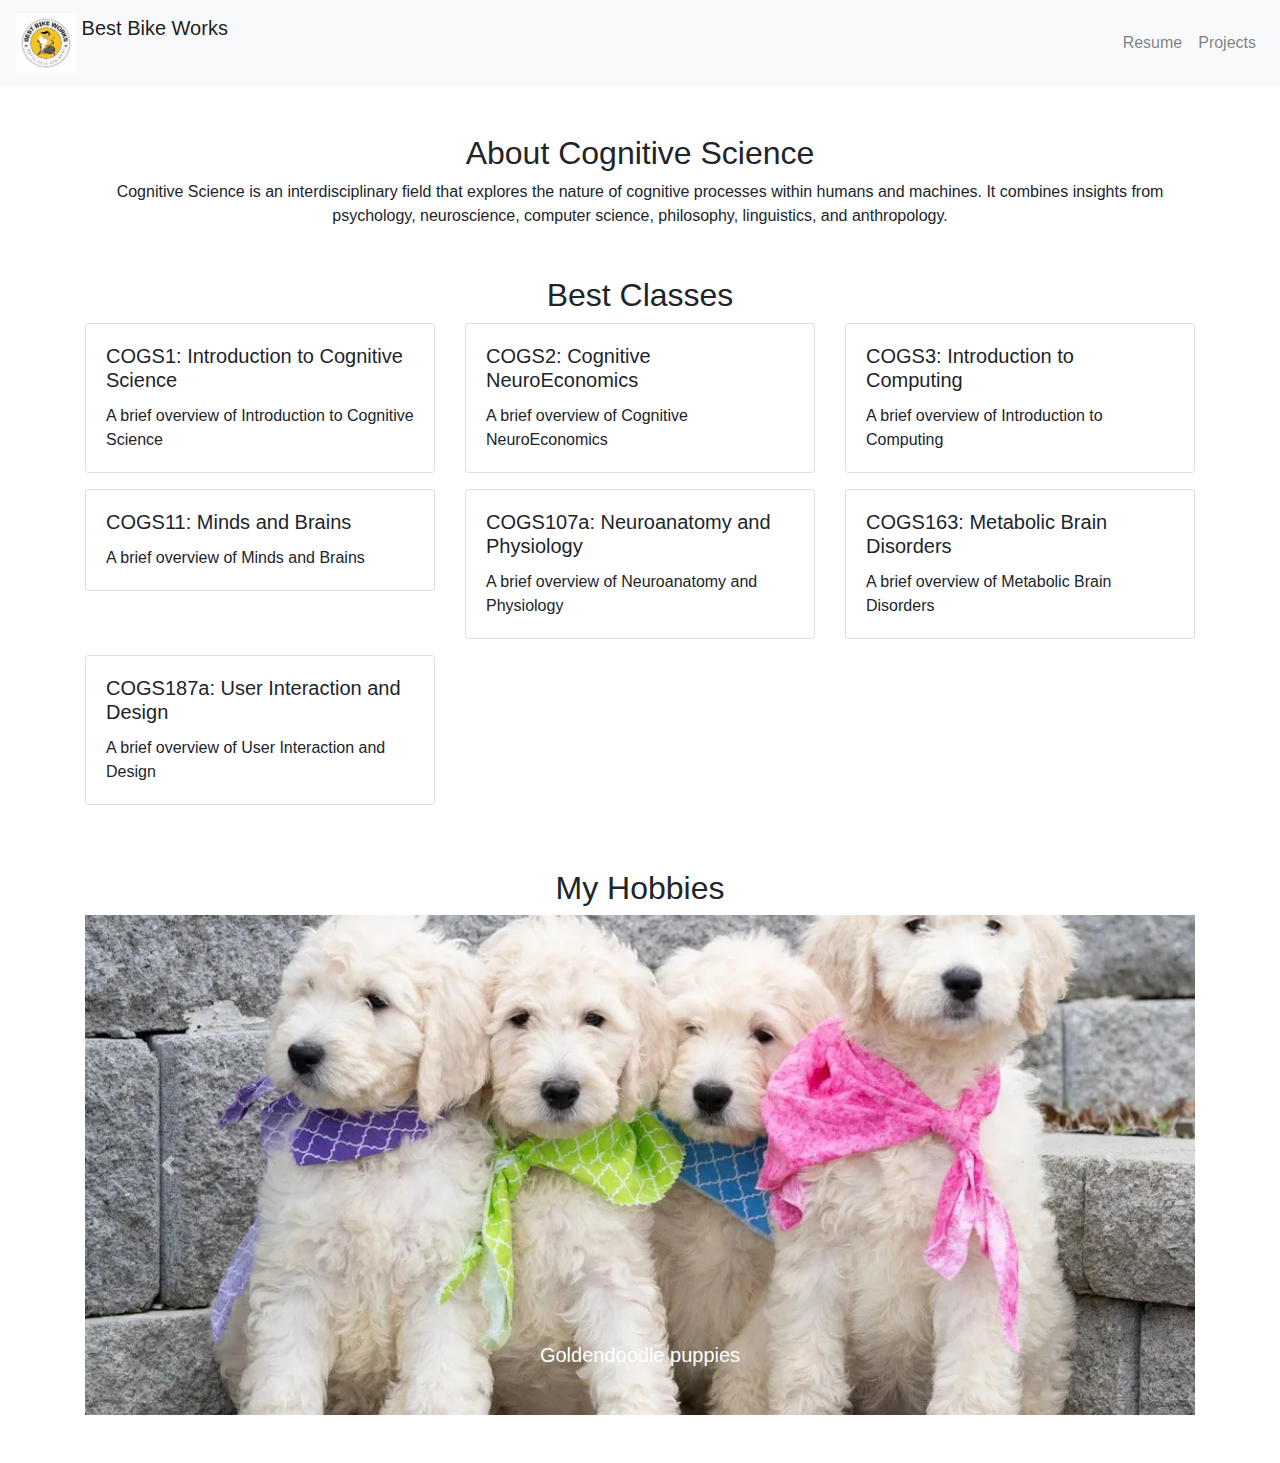
==== index.html @ 8feb1801 "Add files via upload" ====
<!DOCTYPE html>
<html lang="en">
<head>
    <meta charset="UTF-8">
    <meta name="viewport" content="width=device-width, initial-scale=1.0">
    <title>Stu Dent Portfolio </title>
    <link rel="stylesheet" href="https://stackpath.bootstrapcdn.com/bootstrap/4.5.2/css/bootstrap.min.css">
    <link rel="stylesheet" href="portfolio.css">
</head>
<body>

<!-- Navigation Bar -->
<nav class="navbar navbar-expand-lg navbar-light bg-light">
    <a class="navbar-brand" href="#">
        <img src="images/bestBike_logo.png" width="60" height="60" class="d-inline-block align-top" alt="Logo">
        Best Bike Works
    </a>
    <button class="navbar-toggler" type="button" data-toggle="collapse" data-target="#navbarNav" aria-controls="navbarNav" aria-expanded="false" aria-label="Toggle navigation">
        <span class="navbar-toggler-icon"></span>
    </button>
    <div class="collapse navbar-collapse" id="navbarNav">
        <ul class="navbar-nav ml-auto">
            <li class="nav-item">
                <a class="nav-link" href="UCDC-Resume-Guide.pdf">Resume</a>
            </li>
            <li class="nav-item">
                <a class="nav-link" href="#">Projects</a> <!-- if you have another page-->
            </li>
        </ul>
    </div>
</nav>


<!-- Section 1: About Cognitive Science -->
<section id="about" class="container my-5">
    <h2 class="text-center">About Cognitive Science</h2>
    <p class="text-center">
        Cognitive Science is an interdisciplinary field that explores the nature of cognitive processes 
        within humans and machines. It combines insights from psychology, neuroscience, computer science, 
        philosophy, linguistics, and anthropology.
    </p>
</section>

<!-- Section 2: Best ClassesTaken -->
<section id="classes" class="container my-5">
    <h2 class="text-center">Best Classes </h2>
    <div class="row">

<!-- Class Cards -->
    <div class="col-md-4 mb-3">
        <div class="card">
            <div class="card-body">
                <h5 class="card-title">COGS1: Introduction to Cognitive Science</h5>
                <p class="card-text">A brief overview of  Introduction to Cognitive Science</p>
            </div>
        </div>
    </div>
    
    <div class="col-md-4 mb-3">
        <div class="card">
            <div class="card-body">
                <h5 class="card-title">COGS2: Cognitive NeuroEconomics</h5>
                <p class="card-text">A brief overview of  Cognitive NeuroEconomics</p>
            </div>
        </div>
    </div>
    
    <div class="col-md-4 mb-3">
        <div class="card">
            <div class="card-body">
                <h5 class="card-title">COGS3: Introduction to Computing</h5>
                <p class="card-text">A brief overview of  Introduction to Computing</p>
            </div>
        </div>
    </div>
    
    <div class="col-md-4 mb-3">
        <div class="card">
            <div class="card-body">
                <h5 class="card-title">COGS11: Minds and Brains</h5>
                <p class="card-text">A brief overview of  Minds and Brains</p>
            </div>
        </div>
    </div>
    
    <div class="col-md-4 mb-3">
        <div class="card">
            <div class="card-body">
                <h5 class="card-title">COGS107a: Neuroanatomy and Physiology</h5>
                <p class="card-text">A brief overview of  Neuroanatomy and Physiology</p>
            </div>
        </div>
    </div>
    
    <div class="col-md-4 mb-3">
        <div class="card">
            <div class="card-body">
                <h5 class="card-title">COGS163: Metabolic Brain Disorders</h5>
                <p class="card-text">A brief overview of  Metabolic Brain Disorders</p>
            </div>
        </div>
    </div>
    
    <div class="col-md-4 mb-3">
        <div class="card">
            <div class="card-body">
                <h5 class="card-title">COGS187a: User Interaction and Design</h5>
                <p class="card-text">A brief overview of  User Interaction and Design</p>
            </div>
        </div>
    </div>
    
    </div>
</section>

<!-- Section 3: My Hobbies -->
<section id="hobbies" class="container my-5">
    <h2 class="text-center">My Hobbies</h2>
    <!-- Carousel -->
    <div id="hobbyCarousel" class="carousel slide" data-ride="carousel">
        <div class="carousel-inner">
            
    <div class="carousel-item active">
        <img src="images/goldendoodle_puppies.jpg" class="d-block w-100" alt="Goldendoodle puppies">
        <div class="carousel-caption d-none d-md-block">
            <h5>Goldendoodle puppies</h5>
        </div>
    </div>
    
    <div class="carousel-item ">
        <img src="images/ZLAC_rowing_at_dawn.jpg" class="d-block w-100" alt="ZLAC Women's rowing" height="1016">
        <div class="carousel-caption d-none d-md-block">
            <h5>Women's rowing</h5>
        </div>
    </div>
    
    <div class="carousel-item ">
        <img src="images/peloton_spin_small.gif" class="d-block w-100" alt="Peloton spin classes">
        <div class="carousel-caption d-none d-md-block">
            <h5>Peloton spin classes</h5>
        </div>
    </div>
    
        </div>
        <a class="carousel-control-prev" href="#hobbyCarousel" role="button" data-slide="prev">
            <span class="carousel-control-prev-icon" aria-hidden="true"></span>
            <span class="sr-only">Previous</span>
        </a>
        <a class="carousel-control-next" href="#hobbyCarousel" role="button" data-slide="next">
            <span class="carousel-control-next-icon" aria-hidden="true"></span>
            <span class="sr-only">Next</span>
        </a>
    </div>
</section>

<script src="https://code.jquery.com/jquery-3.5.1.slim.min.js"></script>
<script src="https://cdn.jsdelivr.net/npm/@popperjs/core@2.0.5/dist/umd/popper.min.js"></script>
<script src="https://stackpath.bootstrapcdn.com/bootstrap/4.5.2/js/bootstrap.min.js"></script>
</body>
</html>
---- portfolio.css ----
/* Carousel image sizes */
        #hobbyCarousel .carousel-item img {
            width: 100%; /* responsive width */
            height: 500px; /* keep the height fixed height */
            object-fit: cover; /* don't want the image to be distorted */
        }
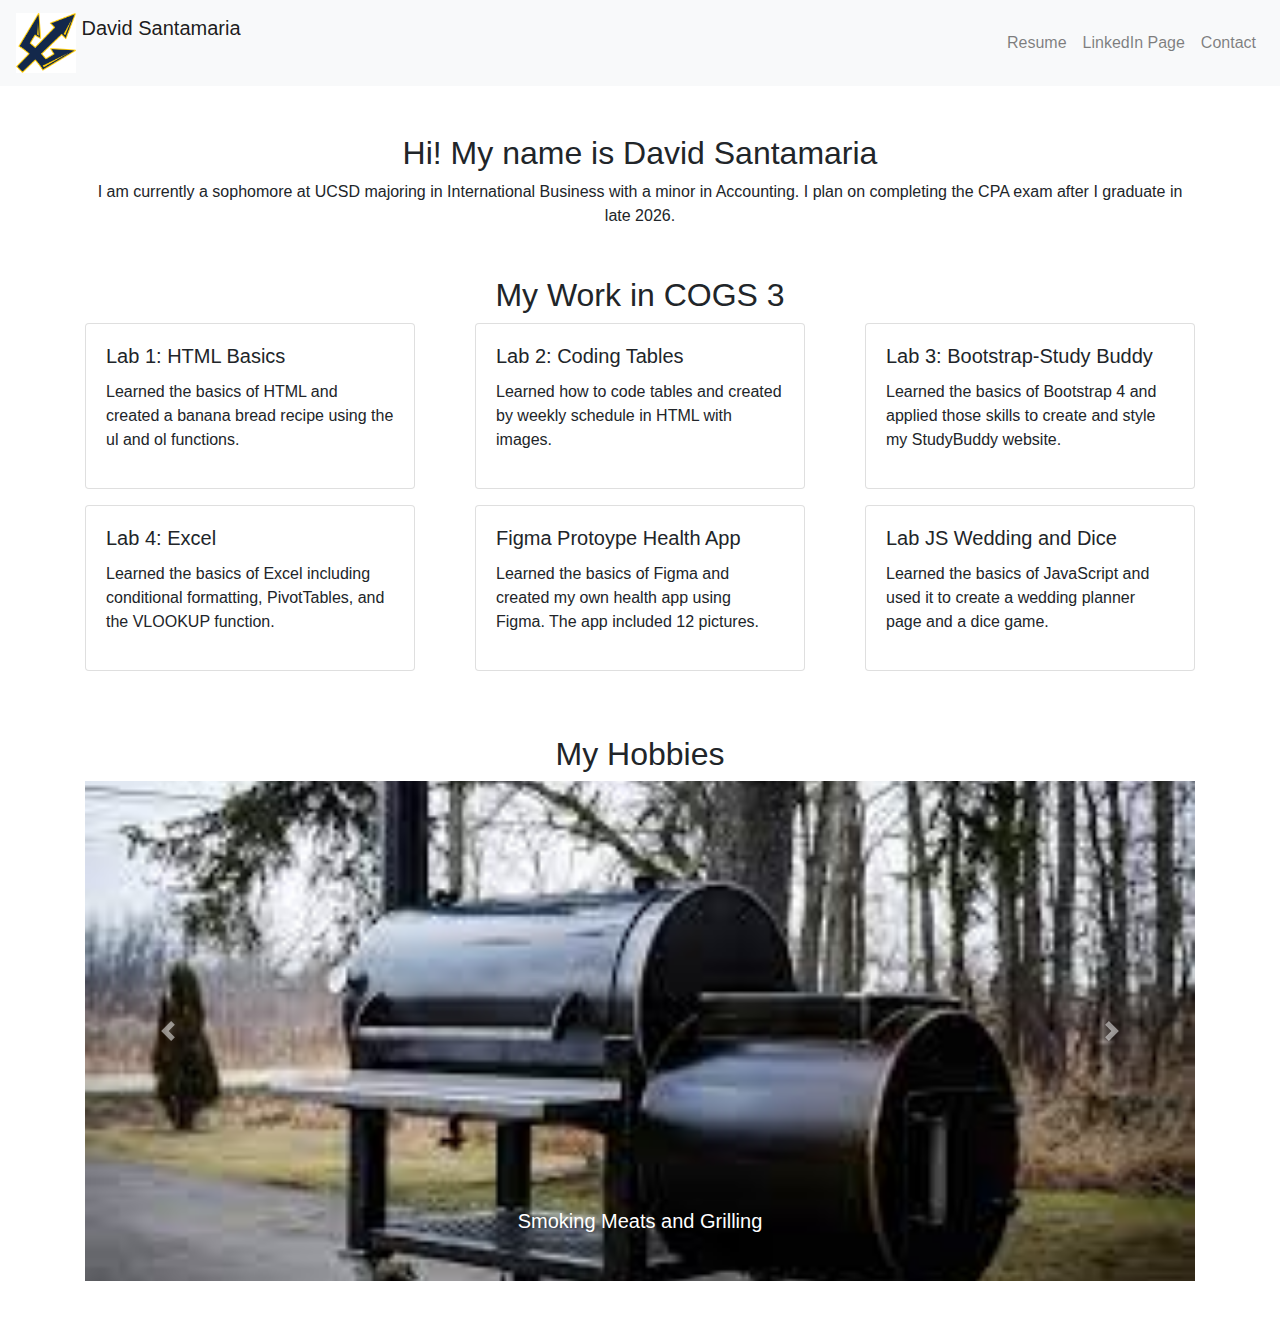
==== commit 1d44c4db: "Add files via upload" ====
--- a/index.html
+++ b/index.html
@@ -1,20 +1,20 @@
-
 <!DOCTYPE html>
 <html lang="en">
 <head>
     <meta charset="UTF-8">
     <meta name="viewport" content="width=device-width, initial-scale=1.0">
-    <title>Stu Dent Portfolio </title>
+    <title>David's Portfolio</title>
     <link rel="stylesheet" href="https://stackpath.bootstrapcdn.com/bootstrap/4.5.2/css/bootstrap.min.css">
     <link rel="stylesheet" href="portfolio.css">
+    <link rel="stylesheet" href="https://maxcdn.bootstrapcdn.com/bootstrap/4.3.1/css/bootstrap.min.css">
 </head>
 <body>
 
 <!-- Navigation Bar -->
 <nav class="navbar navbar-expand-lg navbar-light bg-light">
     <a class="navbar-brand" href="#">
-        <img src="images/bestBike_logo.png" width="60" height="60" class="d-inline-block align-top" alt="Logo">
-        Best Bike Works
+        <img src="images/triton.png" width="60" height="60" class="d-inline-block align-top" alt="Logo">
+        David Santamaria
     </a>
     <button class="navbar-toggler" type="button" data-toggle="collapse" data-target="#navbarNav" aria-controls="navbarNav" aria-expanded="false" aria-label="Toggle navigation">
         <span class="navbar-toggler-icon"></span>
@@ -22,10 +22,13 @@
     <div class="collapse navbar-collapse" id="navbarNav">
         <ul class="navbar-nav ml-auto">
             <li class="nav-item">
-                <a class="nav-link" href="UCDC-Resume-Guide.pdf">Resume</a>
+                <a class="nav-link" href="DMS-Resume.pdf">Resume</a>
             </li>
             <li class="nav-item">
-                <a class="nav-link" href="#">Projects</a> <!-- if you have another page-->
+                <a class="nav-link" href="https://www.linkedin.com/in/david-santamaria-b3a3a017b/">LinkedIn Page</a>
+            </li>
+            <li class="nav-item">
+                <a class="nav-link" href="mailto:santamariadavidm@gmail.com">Contact</a>
             </li>
         </ul>
     </div>
@@ -34,25 +37,26 @@
 
 <!-- Section 1: About Cognitive Science -->
 <section id="about" class="container my-5">
-    <h2 class="text-center">About Cognitive Science</h2>
+    <h2 class="text-center">Hi! My name is David Santamaria</h2>
     <p class="text-center">
-        Cognitive Science is an interdisciplinary field that explores the nature of cognitive processes 
-        within humans and machines. It combines insights from psychology, neuroscience, computer science, 
-        philosophy, linguistics, and anthropology.
+        I am currently a sophomore at UCSD majoring in International Business with a minor in Accounting. I plan on completing the 
+        CPA exam after I graduate in late 2026.
     </p>
 </section>
 
-<!-- Section 2: Best ClassesTaken -->
+<!-- Section 2: COGS 3 -->
 <section id="classes" class="container my-5">
-    <h2 class="text-center">Best Classes </h2>
+    <h2 class="text-center">My Work in COGS 3</h2>
     <div class="row">
 
 <!-- Class Cards -->
+<div class="card-deck">
     <div class="col-md-4 mb-3">
         <div class="card">
             <div class="card-body">
-                <h5 class="card-title">COGS1: Introduction to Cognitive Science</h5>
-                <p class="card-text">A brief overview of  Introduction to Cognitive Science</p>
+                <h5 class="card-title">Lab 1: HTML Basics</h5>
+                <p class="card-text">Learned the basics of HTML and created a banana bread recipe using the ul and ol functions.</p>
+                <a href="SantamariaLab1PartC.html" class="stretched-link"></a>
             </div>
         </div>
     </div>
@@ -60,8 +64,9 @@
     <div class="col-md-4 mb-3">
         <div class="card">
             <div class="card-body">
-                <h5 class="card-title">COGS2: Cognitive NeuroEconomics</h5>
-                <p class="card-text">A brief overview of  Cognitive NeuroEconomics</p>
+                <h5 class="card-title">Lab 2: Coding Tables</h5>
+                <p class="card-text">Learned how to code tables and created by weekly schedule in HTML with images.</p>
+                <a href="..\Lab 2\SantamariaLab2.html" class="stretched-link"></a>
             </div>
         </div>
     </div>
@@ -69,8 +74,9 @@
     <div class="col-md-4 mb-3">
         <div class="card">
             <div class="card-body">
-                <h5 class="card-title">COGS3: Introduction to Computing</h5>
-                <p class="card-text">A brief overview of  Introduction to Computing</p>
+                <h5 class="card-title">Lab 3: Bootstrap-Study Buddy</h5>
+                <p class="card-text">Learned the basics of Bootstrap 4 and applied those skills to create and style my StudyBuddy website.</p>
+                <a href="..\Lab 3\studyBuddyFiles-LAB starter\SantamariaLab3.html" class="stretched-link"></a>
             </div>
         </div>
     </div>
@@ -78,8 +84,9 @@
     <div class="col-md-4 mb-3">
         <div class="card">
             <div class="card-body">
-                <h5 class="card-title">COGS11: Minds and Brains</h5>
-                <p class="card-text">A brief overview of  Minds and Brains</p>
+                <h5 class="card-title">Lab 4: Excel</h5>
+                <p class="card-text">Learned the basics of Excel including conditional formatting, PivotTables, and the VLOOKUP function.</p>
+                <a href="SantamariaLab4.xlsx" class="stretched-link"></a>
             </div>
         </div>
     </div>
@@ -87,8 +94,9 @@
     <div class="col-md-4 mb-3">
         <div class="card">
             <div class="card-body">
-                <h5 class="card-title">COGS107a: Neuroanatomy and Physiology</h5>
-                <p class="card-text">A brief overview of  Neuroanatomy and Physiology</p>
+                <h5 class="card-title">Figma Protoype Health App</h5>
+                <p class="card-text">Learned the basics of Figma and created my own health app using Figma. The app included 12 pictures.</p>
+                <a href="https://www.figma.com/file/iJYFbLcanIKbGk312SrGOQ/Heart-Rate-Tracking-App?type=design&node-id=0%3A1&mode=design&t=rkR9qPbPafL3vDBg-1" class="stretched-link"></a>
             </div>
         </div>
     </div>
@@ -96,22 +104,14 @@
     <div class="col-md-4 mb-3">
         <div class="card">
             <div class="card-body">
-                <h5 class="card-title">COGS163: Metabolic Brain Disorders</h5>
-                <p class="card-text">A brief overview of  Metabolic Brain Disorders</p>
+                <h5 class="card-title">Lab JS Wedding and Dice</h5>
+                <p class="card-text">Learned the basics of JavaScript and used it to create a wedding planner page and a dice game.</p>
+                <a href="../dice-lab/dice.html" class="stretched-link"></a>
             </div>
         </div>
+    </div>  
     </div>
-    
-    <div class="col-md-4 mb-3">
-        <div class="card">
-            <div class="card-body">
-                <h5 class="card-title">COGS187a: User Interaction and Design</h5>
-                <p class="card-text">A brief overview of  User Interaction and Design</p>
-            </div>
-        </div>
-    </div>
-    
-    </div>
+</div>
 </section>
 
 <!-- Section 3: My Hobbies -->
@@ -122,23 +122,24 @@
         <div class="carousel-inner">
             
     <div class="carousel-item active">
-        <img src="images/goldendoodle_puppies.jpg" class="d-block w-100" alt="Goldendoodle puppies">
+        <img src="images/meat smoking.jpg" class="d-block w-100" alt="Smoker">
         <div class="carousel-caption d-none d-md-block">
-            <h5>Goldendoodle puppies</h5>
+            <h5>Smoking Meats and Grilling</h5>
         </div>
     </div>
     
     <div class="carousel-item ">
-        <img src="images/ZLAC_rowing_at_dawn.jpg" class="d-block w-100" alt="ZLAC Women's rowing" height="1016">
+        <img src="images/ucsd rowing.jpg" class="d-block w-100" alt="ZLAC Women's rowing">
         <div class="carousel-caption d-none d-md-block">
-            <h5>Women's rowing</h5>
+            <h5>Men's Rowing</h5>
+            <h6>(I'm in 4 seat)</h6>
         </div>
     </div>
     
     <div class="carousel-item ">
-        <img src="images/peloton_spin_small.gif" class="d-block w-100" alt="Peloton spin classes">
+        <img src="images/baking.jpg" class="d-block w-100" alt="Traveling">
         <div class="carousel-caption d-none d-md-block">
-            <h5>Peloton spin classes</h5>
+            <h5>Baking</h5>
         </div>
     </div>
     
--- a/portfolio.css
+++ b/portfolio.css
@@ -3,4 +3,26 @@
             width: 100%; /* responsive width */
             height: 500px; /* keep the height fixed height */
             object-fit: cover; /* don't want the image to be distorted */
-        }+        }
+
+        .stretched-link::after {
+            position: absolute;
+            top: 0;
+            right: 0;
+            bottom: 0;
+            left: 0;
+            z-index: 1;
+            pointer-events: auto;
+            content: "";
+            background-color: rgba(0,0,0,0);
+        }
+
+        .card-deck {
+            display: flex;
+            flex-wrap: wrap;
+            align-items: stretch;
+          }
+          
+          .card {
+            flex: 1 0 auto;
+          }
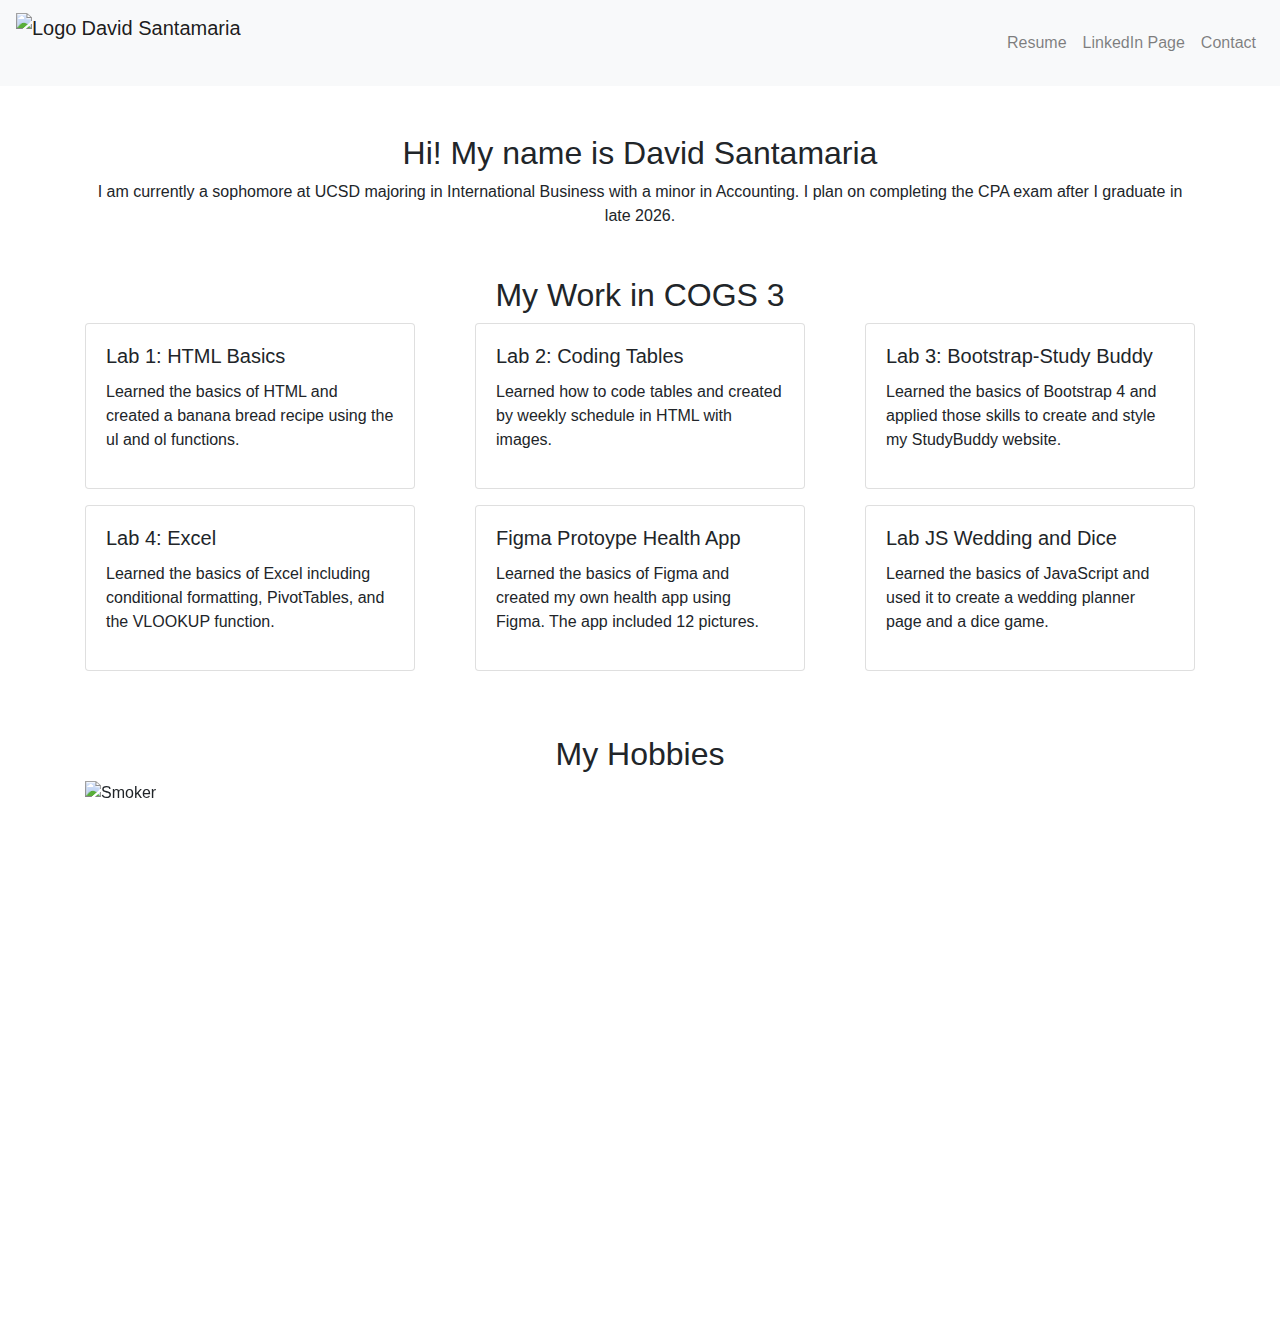
==== commit 6e994afc: "Add files via upload" ====
--- a/index.html
+++ b/index.html
@@ -22,7 +22,7 @@
     <div class="collapse navbar-collapse" id="navbarNav">
         <ul class="navbar-nav ml-auto">
             <li class="nav-item">
-                <a class="nav-link" href="DMS-Resume.pdf">Resume</a>
+                <a class="nav-link" href="Old Assignments/DMS-Resume.pdf">Resume</a>
             </li>
             <li class="nav-item">
                 <a class="nav-link" href="https://www.linkedin.com/in/david-santamaria-b3a3a017b/">LinkedIn Page</a>
@@ -56,7 +56,7 @@
             <div class="card-body">
                 <h5 class="card-title">Lab 1: HTML Basics</h5>
                 <p class="card-text">Learned the basics of HTML and created a banana bread recipe using the ul and ol functions.</p>
-                <a href="SantamariaLab1PartC.html" class="stretched-link"></a>
+                <a href="file:///C:/Users/santa/COGS%203/Lab%201/SantamariaLab1PartC.html" class="stretched-link"></a>
             </div>
         </div>
     </div>
@@ -66,7 +66,7 @@
             <div class="card-body">
                 <h5 class="card-title">Lab 2: Coding Tables</h5>
                 <p class="card-text">Learned how to code tables and created by weekly schedule in HTML with images.</p>
-                <a href="..\Lab 2\SantamariaLab2.html" class="stretched-link"></a>
+                <a href="images/coding-tables.png" class="stretched-link"></a>
             </div>
         </div>
     </div>
@@ -76,7 +76,7 @@
             <div class="card-body">
                 <h5 class="card-title">Lab 3: Bootstrap-Study Buddy</h5>
                 <p class="card-text">Learned the basics of Bootstrap 4 and applied those skills to create and style my StudyBuddy website.</p>
-                <a href="..\Lab 3\studyBuddyFiles-LAB starter\SantamariaLab3.html" class="stretched-link"></a>
+                <a href="images/study-buddy.png" class="stretched-link"></a>
             </div>
         </div>
     </div>
@@ -86,7 +86,7 @@
             <div class="card-body">
                 <h5 class="card-title">Lab 4: Excel</h5>
                 <p class="card-text">Learned the basics of Excel including conditional formatting, PivotTables, and the VLOOKUP function.</p>
-                <a href="SantamariaLab4.xlsx" class="stretched-link"></a>
+                <a href="Old Assignments/SantamariaLab4.xlsx" class="stretched-link"></a>
             </div>
         </div>
     </div>
@@ -106,7 +106,7 @@
             <div class="card-body">
                 <h5 class="card-title">Lab JS Wedding and Dice</h5>
                 <p class="card-text">Learned the basics of JavaScript and used it to create a wedding planner page and a dice game.</p>
-                <a href="../dice-lab/dice.html" class="stretched-link"></a>
+                <a href="images/dice-lab.png" class="stretched-link"></a>
             </div>
         </div>
     </div>  
